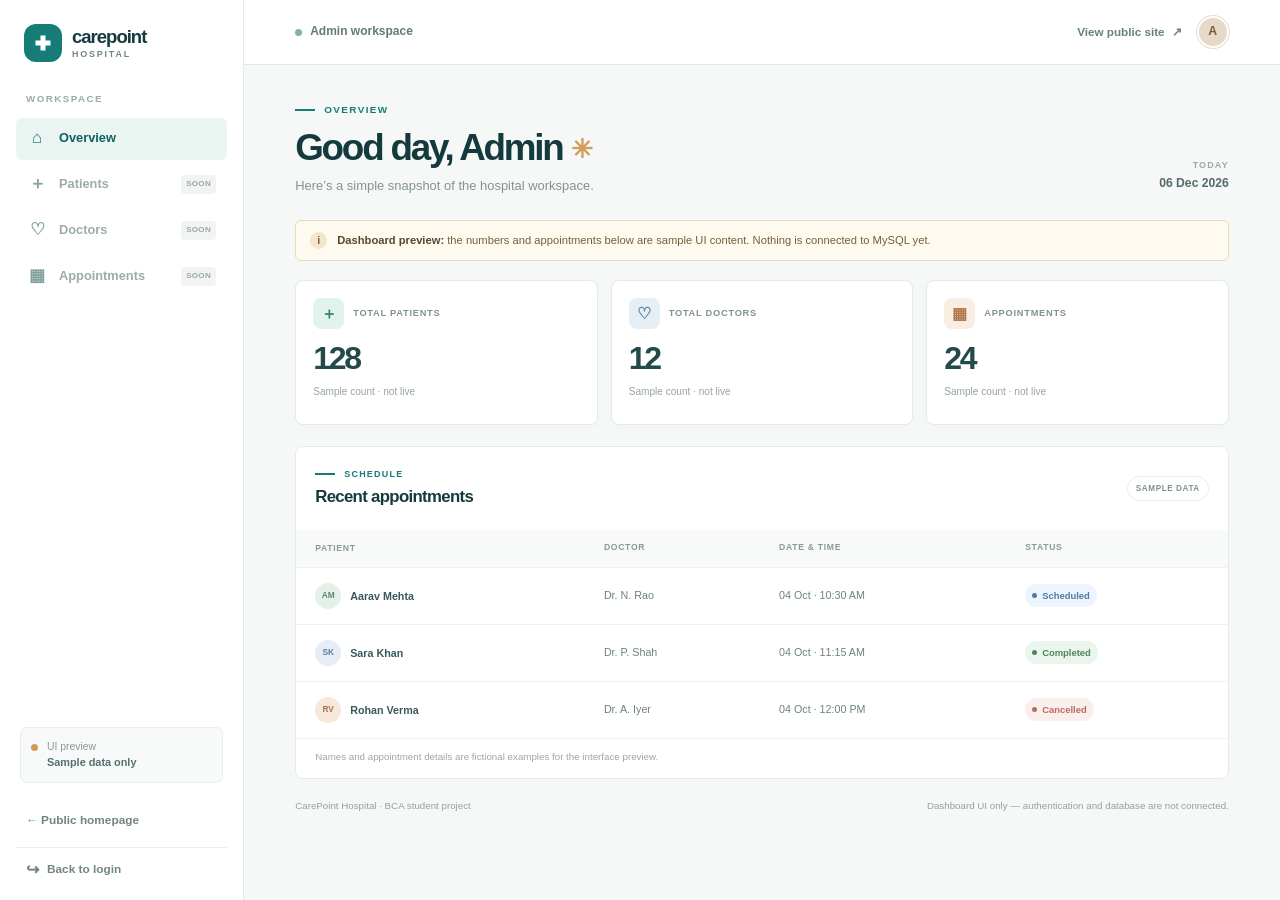
==== frontend/dashboard.html @ 9819835a "Add admin login and dashboard UI" ====
<!doctype html>
<html lang="en">
  <head>
    <meta charset="utf-8">
    <meta name="viewport" content="width=device-width, initial-scale=1">
    <meta name="theme-color" content="#f5f8f7">
    <meta name="description" content="Admin dashboard UI concept for the CarePoint Hospital student project.">
    <title>Admin Dashboard | CarePoint Hospital</title>
    <link rel="stylesheet" href="css/style.css">
    <link rel="stylesheet" href="css/dashboard.css">
    <script src="js/dashboard.js" defer></script>
  </head>
  <body class="dashboard-page">
    <a class="skip-link" href="#dashboard-main">Skip to dashboard content</a>
    <div class="dashboard-layout">
      <aside class="sidebar" id="dashboard-sidebar" aria-label="Admin navigation">
        <a class="brand sidebar-brand" href="index.html" aria-label="CarePoint Hospital homepage">
          <span class="brand-mark"><svg aria-hidden="true" viewBox="0 0 24 24"><path d="M9 3h6v6h6v6h-6v6H9v-6H3V9h6V3Z" fill="currentColor"/></svg></span>
          <span class="brand-name">carepoint<span>hospital</span></span>
        </a>

        <p class="sidebar-label">WORKSPACE</p>
        <nav class="sidebar-navigation" aria-label="Dashboard sections">
          <a class="sidebar-link sidebar-link-active" href="dashboard.html" aria-current="page"><span class="sidebar-icon" aria-hidden="true">⌂</span> Overview</a>
          <span class="sidebar-link sidebar-link-disabled" aria-disabled="true"><span class="sidebar-icon" aria-hidden="true">＋</span> Patients <small>SOON</small></span>
          <span class="sidebar-link sidebar-link-disabled" aria-disabled="true"><span class="sidebar-icon" aria-hidden="true">♡</span> Doctors <small>SOON</small></span>
          <span class="sidebar-link sidebar-link-disabled" aria-disabled="true"><span class="sidebar-icon" aria-hidden="true">▦</span> Appointments <small>SOON</small></span>
        </nav>

        <div class="sidebar-bottom">
          <div class="sidebar-project-note"><span class="note-dot"></span><p>UI preview<br><strong>Sample data only</strong></p></div>
          <a class="sidebar-home-link" href="index.html">← Public homepage</a>
          <a class="sidebar-logout" href="login.html"><span aria-hidden="true">↪</span> Back to login</a>
        </div>
      </aside>

      <div class="sidebar-scrim" id="sidebar-scrim"></div>

      <div class="dashboard-content-wrap">
        <header class="dashboard-topbar">
          <button class="sidebar-toggle" id="sidebar-toggle" type="button" aria-expanded="false" aria-controls="dashboard-sidebar" aria-label="Open dashboard navigation"><span></span><span></span><span></span></button>
          <div class="topbar-context"><span class="topbar-dot"></span><span>Admin workspace</span></div>
          <a class="topbar-public-link" href="index.html">View public site <span aria-hidden="true">↗</span></a>
          <div class="admin-avatar" aria-label="Demo administrator">A</div>
        </header>

        <main class="dashboard-main" id="dashboard-main">
          <div class="dashboard-heading-row">
            <div>
              <p class="eyebrow"><span></span> OVERVIEW</p>
              <h1>Good day, Admin <span class="wave-emoji" aria-hidden="true">✳</span></h1>
              <p class="dashboard-welcome">Here’s a simple snapshot of the hospital workspace.</p>
            </div>
            <div class="dashboard-date"><span class="date-label">TODAY</span><strong id="dashboard-date">Date preview</strong></div>
          </div>

          <div class="demo-banner" role="note"><span aria-hidden="true">i</span><p><strong>Dashboard preview:</strong> the numbers and appointments below are sample UI content. Nothing is connected to MySQL yet.</p></div>

          <section class="stats-grid" aria-label="Sample hospital totals">
            <article class="stat-card">
              <div class="stat-card-top"><span class="stat-icon stat-icon-teal" aria-hidden="true">＋</span><span class="stat-label">TOTAL PATIENTS</span></div>
              <strong class="stat-value">128</strong>
              <span class="stat-note">Sample count · not live</span>
            </article>
            <article class="stat-card">
              <div class="stat-card-top"><span class="stat-icon stat-icon-blue" aria-hidden="true">♡</span><span class="stat-label">TOTAL DOCTORS</span></div>
              <strong class="stat-value">12</strong>
              <span class="stat-note">Sample count · not live</span>
            </article>
            <article class="stat-card">
              <div class="stat-card-top"><span class="stat-icon stat-icon-peach" aria-hidden="true">▦</span><span class="stat-label">APPOINTMENTS</span></div>
              <strong class="stat-value">24</strong>
              <span class="stat-note">Sample count · not live</span>
            </article>
          </section>

          <section class="appointments-panel" aria-labelledby="appointments-title">
            <div class="panel-heading">
              <div><p class="eyebrow"><span></span> SCHEDULE</p><h2 id="appointments-title">Recent appointments</h2></div>
              <span class="sample-pill">SAMPLE DATA</span>
            </div>
            <div class="table-scroll">
              <table class="appointment-table">
                <thead><tr><th scope="col">PATIENT</th><th scope="col">DOCTOR</th><th scope="col">DATE &amp; TIME</th><th scope="col">STATUS</th></tr></thead>
                <tbody>
                  <tr><td><span class="patient-avatar avatar-mint">AM</span><span class="table-person">Aarav Mehta</span></td><td>Dr. N. Rao</td><td>04 Oct · 10:30 AM</td><td><span class="status-badge status-scheduled">Scheduled</span></td></tr>
                  <tr><td><span class="patient-avatar avatar-blue">SK</span><span class="table-person">Sara Khan</span></td><td>Dr. P. Shah</td><td>04 Oct · 11:15 AM</td><td><span class="status-badge status-completed">Completed</span></td></tr>
                  <tr><td><span class="patient-avatar avatar-peach">RV</span><span class="table-person">Rohan Verma</span></td><td>Dr. A. Iyer</td><td>04 Oct · 12:00 PM</td><td><span class="status-badge status-cancelled">Cancelled</span></td></tr>
                </tbody>
              </table>
            </div>
            <p class="table-footnote">Names and appointment details are fictional examples for the interface preview.</p>
          </section>

          <footer class="dashboard-footer"><span>CarePoint Hospital · BCA student project</span><span>Dashboard UI only — authentication and database are not connected.</span></footer>
        </main>
      </div>
    </div>
  </body>
</html>
---- frontend/css/style.css ----
:root {
  color-scheme: light;
  --ink: #153a3d;
  --ink-soft: #466467;
  --teal: #167c78;
  --teal-dark: #0d625f;
  --mint: #e2f2ef;
  --mint-pale: #f3f9f7;
  --paper: #ffffff;
  --line: #dce9e6;
  --peach: #f8e3d7;
  --shadow: 0 18px 45px rgba(20, 65, 65, .1);
  --font-body: 'Avenir Next', Avenir, 'Segoe UI', sans-serif;
  --font-heading: 'Avenir Next', Avenir, 'Segoe UI', sans-serif;
}

* { box-sizing: border-box; }
html { scroll-behavior: smooth; scroll-padding-top: 90px; }
body { margin: 0; background: var(--paper); color: var(--ink); font-family: var(--font-body); font-size: 16px; line-height: 1.6; -webkit-font-smoothing: antialiased; }
svg { display: block; width: 1.2rem; height: 1.2rem; }
.icon-library { position: absolute; width: 0; height: 0; overflow: hidden; }
.container { width: min(1160px, calc(100% - 48px)); margin-inline: auto; }
.skip-link { position: absolute; top: -60px; left: 20px; z-index: 1000; padding: 10px 16px; border-radius: 8px; background: var(--ink); color: white; }
.skip-link:focus { top: 12px; }
a { color: inherit; text-decoration: none; }
a:focus-visible, button:focus-visible { outline: 3px solid #ed9e68; outline-offset: 4px; }

.announcement-bar { background: var(--ink); color: #eaf5f2; font-size: .77rem; letter-spacing: .015em; }
.announcement-inner { min-height: 38px; display: flex; align-items: center; gap: 9px; }
.announcement-inner p { margin: 0; }
.announcement-dot { width: 7px; height: 7px; border-radius: 50%; background: #85c9a5; }
.announcement-inner a { margin-left: auto; color: #c4e3d9; }
.announcement-inner a span { padding-left: 5px; }

.site-header { position: sticky; top: 0; z-index: 50; background: rgba(255, 255, 255, .96); border-bottom: 1px solid rgba(220, 233, 230, .78); backdrop-filter: blur(12px); }
.header-inner { display: flex; min-height: 82px; align-items: center; justify-content: space-between; gap: 30px; }
.brand { display: inline-flex; align-items: center; gap: 10px; flex: 0 0 auto; }
.brand-mark { display: grid; width: 38px; height: 38px; place-items: center; border-radius: 12px; background: var(--teal); color: white; }
.brand-mark svg { width: 20px; height: 20px; }
.brand-name { display: flex; flex-direction: column; color: var(--ink); font-family: var(--font-heading); font-size: 1.16rem; font-weight: 800; line-height: 1.05; letter-spacing: -.055em; }
.brand-name span { margin-top: 3px; color: #6f8887; font-family: var(--font-body); font-size: .56rem; font-weight: 600; letter-spacing: .2em; text-transform: uppercase; }
.primary-navigation { display: flex; align-items: center; gap: clamp(18px, 2.5vw, 34px); }
.nav-link { position: relative; padding: 8px 0; color: #587072; font-size: .85rem; font-weight: 600; transition: color .2s ease; }
.nav-link:hover, .nav-link.active { color: var(--teal-dark); }
.nav-link.active::after { position: absolute; right: 0; bottom: 1px; left: 0; height: 2px; background: var(--teal); content: ''; }
.button { display: inline-flex; min-height: 50px; align-items: center; justify-content: center; gap: 14px; padding: 0 21px; border: 1px solid var(--teal); border-radius: 7px; background: var(--teal); color: white; font-size: .87rem; font-weight: 700; transition: background .2s ease, transform .2s ease; }
.button:hover { transform: translateY(-2px); background: var(--teal-dark); }
.button svg, .text-link svg { width: 17px; height: 17px; }
.button-small { min-height: 42px; padding-inline: 15px; font-size: .79rem; }
.menu-toggle { display: none; }

.hero { position: relative; overflow: hidden; padding: 82px 0 56px; background: var(--mint-pale); }
.hero-grid { position: relative; z-index: 1; display: grid; grid-template-columns: 1fr .94fr; align-items: center; gap: 48px; }
.hero-copy { padding: 6px 0 20px; }
.eyebrow { display: flex; align-items: center; gap: 9px; margin: 0 0 18px; color: var(--teal); font-size: .72rem; font-weight: 700; letter-spacing: .14em; text-transform: uppercase; }
.eyebrow > span { width: 20px; height: 2px; background: currentColor; }
h1, h2, h3, p { overflow-wrap: break-word; }
h1, h2, h3 { margin-top: 0; font-family: var(--font-heading); }
.hero h1 { max-width: 610px; margin-bottom: 20px; font-size: clamp(3.4rem, 6.2vw, 5.65rem); font-weight: 700; line-height: .99; letter-spacing: -.075em; }
.hero h1 span, .section-heading h2 span, .about-copy h2 span, .contact-copy h2 span { color: var(--teal); }
.hero-description { max-width: 510px; margin: 0; color: var(--ink-soft); font-size: 1.08rem; line-height: 1.75; }
.hero-actions { display: flex; align-items: center; gap: 26px; margin-top: 28px; }
.text-link { display: inline-flex; align-items: center; gap: 8px; color: var(--ink); font-size: .87rem; font-weight: 700; }
.text-link:hover { color: var(--teal); }
.hero-note { display: flex; align-items: center; gap: 13px; margin-top: 40px; }
.note-icon { display: grid; width: 43px; height: 43px; place-items: center; border: 1px solid #c9e1dc; border-radius: 50%; color: var(--teal); }
.note-icon svg { width: 21px; height: 21px; }
.hero-note p { margin: 0; color: #6a8282; font-size: .75rem; line-height: 1.5; }
.hero-note strong { color: var(--ink); font-size: .81rem; }

.hero-art { position: relative; min-height: 425px; overflow: hidden; border-radius: 46% 46% 15px 15px; background: linear-gradient(145deg, #d8efea 2%, #b6dbd2 52%, #95c7ba 100%); isolation: isolate; }
.hero-art::after { position: absolute; z-index: -1; right: -10%; bottom: -23%; left: -12%; height: 58%; border-radius: 50% 50% 0 0; background: #76ae9d; content: ''; }
.art-orbit { position: absolute; border: 1px solid rgba(255,255,255,.48); border-radius: 50%; }
.orbit-one { top: 7%; left: 13%; width: 74%; height: 76%; transform: rotate(-20deg); }
.orbit-two { top: 15%; left: 8%; width: 83%; height: 72%; transform: rotate(19deg); }
.sun-shape { position: absolute; top: 11%; right: 15%; width: 78px; height: 78px; border-radius: 50%; background: #f7d49a; box-shadow: 0 0 0 14px rgba(255,255,255,.13); }
.building-shadow { position: absolute; right: 13%; bottom: 14%; left: 12%; height: 9%; border-radius: 50%; background: rgba(27, 81, 73, .2); filter: blur(11px); }
.hospital-building { position: absolute; right: 15%; bottom: 17%; left: 15%; height: 55%; border: 5px solid rgba(255,255,255,.65); border-bottom: 0; border-radius: 8px 8px 0 0; background: #fbfdfb; box-shadow: 0 22px 40px rgba(29, 91, 80, .14); }
.building-roof { position: absolute; top: -13px; right: -11px; left: -11px; display: flex; height: 14px; justify-content: space-around; border-radius: 5px; background: #338e80; }
.building-roof span { width: 5px; height: 100%; background: rgba(255,255,255,.2); }
.building-sign { position: absolute; top: 14%; left: 50%; display: flex; align-items: center; gap: 8px; padding: 8px 12px; border: 1px solid #e5eeeb; border-radius: 7px; background: #fff; color: var(--ink); font-size: .55rem; font-weight: 800; letter-spacing: .08em; line-height: 1.4; transform: translateX(-50%); white-space: nowrap; }
.building-sign small { color: var(--teal); font-size: .44rem; letter-spacing: .15em; }
.sign-cross { display: grid; width: 24px; height: 24px; place-items: center; border-radius: 6px; background: var(--teal); color: white; }
.sign-cross svg { width: 13px; height: 13px; }
.building-windows { position: absolute; top: 45%; right: 9%; left: 9%; display: grid; grid-template-columns: repeat(4, 1fr); gap: 10px; }
.building-windows i { height: 36px; border: 1px solid #d6eae5; border-radius: 3px; background: #d5eee8; }
.building-door { position: absolute; bottom: 0; left: 50%; width: 16%; height: 30%; border: 3px solid #e3eeea; border-bottom: 0; border-radius: 24px 24px 0 0; background: #87c4b5; transform: translateX(-50%); }
.art-caption { position: absolute; z-index: 3; right: 5%; bottom: 9%; display: flex; align-items: center; gap: 10px; padding: 11px 16px; border: 1px solid rgba(255,255,255,.82); border-radius: 10px; background: rgba(255,255,255,.92); box-shadow: var(--shadow); color: var(--ink); font-size: .71rem; font-weight: 700; line-height: 1.35; }
.art-caption small { color: #708785; font-size: .65rem; font-weight: 500; }
.caption-sparkle { color: #e19d61; font-size: 1.45rem; }
.art-leaf { position: absolute; z-index: 2; bottom: 12%; width: 32px; height: 66px; border-radius: 100% 0 100% 0; background: #367e6e; opacity: .8; transform-origin: bottom; }
.leaf-one { left: 8%; transform: rotate(-25deg); }
.leaf-two { left: 12%; height: 51px; background: #579c85; transform: rotate(25deg); }
.hero-wave { position: absolute; bottom: -1px; left: -2%; width: 104%; height: 17px; border-radius: 50% 50% 0 0; background: white; }

.care-points { border-bottom: 1px solid var(--line); }
.care-points-inner { display: grid; min-height: 81px; grid-template-columns: repeat(3, 1fr); align-items: center; }
.care-points-inner > div { display: flex; align-items: center; justify-content: center; gap: 12px; color: #587174; font-size: .83rem; font-weight: 600; }
.care-points-inner > div + div { border-left: 1px solid var(--line); }
.point-number { color: #94b8b0; font-family: var(--font-heading); font-size: .71rem; font-weight: 800; letter-spacing: .08em; }

.section { padding: 100px 0; }
.section-heading { display: flex; align-items: end; justify-content: space-between; gap: 45px; margin-bottom: 37px; }
.section-heading .eyebrow { margin-bottom: 14px; }
.section-heading h2, .about-copy h2 { max-width: 600px; margin: 0; font-size: clamp(2.1rem, 4vw, 3.35rem); font-weight: 700; line-height: 1.12; letter-spacing: -.06em; }
.section-intro { max-width: 335px; margin: 0 0 4px; color: #6d8283; font-size: .93rem; line-height: 1.7; }
.service-grid { display: grid; grid-template-columns: repeat(3, 1fr); gap: 18px; }
.service-card { position: relative; min-height: 276px; padding: 27px 27px 23px; border: 1px solid var(--line); border-radius: 10px; background: #fff; transition: transform .25s ease, box-shadow .25s ease, border-color .25s ease; }
.service-card:hover { transform: translateY(-4px); border-color: #b6d6ce; box-shadow: 0 15px 35px rgba(30, 78, 75, .08); }
.service-card-featured { background: #f5faf8; }
.card-index { position: absolute; top: 24px; right: 25px; color: #a8c4be; font-family: var(--font-heading); font-size: .72rem; font-weight: 700; }
.service-icon { display: grid; width: 49px; height: 49px; place-items: center; border-radius: 14px; background: #d7ebe5; color: var(--teal); }
.service-icon svg { width: 25px; height: 25px; }
.icon-mint { background: #e7f0da; color: #648347; }
.icon-peach { background: #fae8da; color: #b66d45; }
.service-card h3 { margin: 20px 0 8px; font-size: 1.14rem; letter-spacing: -.035em; }
.service-card p { min-height: 54px; margin: 0; color: #6e8281; font-size: .86rem; line-height: 1.6; }
.service-card > a { display: inline-flex; align-items: center; gap: 9px; margin-top: 17px; color: var(--teal-dark); font-size: .78rem; font-weight: 700; }
.service-card > a svg { width: 16px; height: 16px; transition: transform .2s ease; }
.service-card > a:hover svg { transform: translateX(3px); }

.about-section { overflow: hidden; padding: 89px 0; background: #f1f7f5; }
.about-grid { display: grid; grid-template-columns: .88fr 1fr; align-items: center; gap: clamp(55px, 9vw, 120px); }
.about-visual { position: relative; min-height: 355px; }
.about-circle { position: absolute; border-radius: 50%; }
.circle-large { top: 9%; left: 13%; width: 280px; height: 280px; background: #c2e1d8; }
.circle-small { top: 1%; left: 56%; width: 105px; height: 105px; background: #f6d7bf; }
.about-quote-card { position: absolute; top: 28%; left: 4%; width: 83%; max-width: 365px; min-height: 172px; padding: 25px 29px; border: 1px solid rgba(255,255,255,.75); border-radius: 9px; background: rgba(255,255,255,.95); box-shadow: var(--shadow); }
.quote-mark { color: var(--teal); font-family: Georgia, serif; font-size: 3.3rem; line-height: .9; }
.about-quote-card p { max-width: 270px; margin: 4px 0 16px; font-family: var(--font-heading); font-size: 1.23rem; font-weight: 600; line-height: 1.4; letter-spacing: -.04em; }
.quote-line { display: block; width: 38px; height: 3px; border-radius: 4px; background: #dd9864; }
.about-stamp { position: absolute; right: 1%; bottom: 6%; display: flex; width: 105px; height: 105px; flex-direction: column; align-items: center; justify-content: center; gap: 5px; border: 7px solid #f1f7f5; border-radius: 50%; background: var(--teal); color: white; font-size: .61rem; font-weight: 700; line-height: 1.2; text-align: center; text-transform: uppercase; }
.about-stamp svg { width: 23px; height: 23px; }
.about-sparkle { position: absolute; color: #d4915d; }
.sparkle-one { top: 8%; left: 3%; font-size: 1.3rem; }
.sparkle-two { right: 10%; bottom: 35%; color: var(--teal); font-size: .9rem; }
.about-copy > p:not(.eyebrow) { max-width: 490px; color: #6a8081; font-size: .94rem; line-height: 1.75; }
.about-copy h2 { margin-bottom: 20px; }
.about-copy h2 span { display: inline; }
.about-copy .text-link { margin-top: 9px; color: var(--teal-dark); }

.departments-section { padding-top: 100px; padding-bottom: 98px; }
.department-grid { display: grid; grid-template-columns: repeat(2, 1fr); gap: 13px; }
.department-card { display: flex; min-height: 100px; align-items: center; gap: 16px; padding: 17px 20px; border: 1px solid var(--line); border-radius: 8px; background: white; transition: border-color .2s ease, background .2s ease; }
.department-card:hover { border-color: #add1c7; background: #fbfdfc; }
.department-symbol { display: grid; width: 46px; height: 46px; flex: 0 0 auto; place-items: center; border-radius: 50%; font-family: var(--font-heading); font-size: 1.15rem; font-weight: 700; }
.symbol-blue { background: #e0eff4; color: #477f91; }
.symbol-peach { background: #f8e5d9; color: #b46e48; }
.symbol-mint { background: #e2efe1; color: #64876b; }
.symbol-lilac { background: #ece8f5; color: #806f9f; }
.department-card h3 { margin: 0 0 3px; font-size: .96rem; letter-spacing: -.025em; }
.department-card p { margin: 0; color: #7e9090; font-size: .77rem; }
.department-arrow { margin-left: auto; color: #88aaa3; font-size: 1.05rem; }
.demo-note { margin: 16px 0 0; color: #8a9b9a; font-size: .72rem; }

.contact-section { padding: 0 0 95px; }
.contact-panel { position: relative; display: grid; grid-template-columns: 1.15fr .85fr; gap: 70px; overflow: hidden; padding: 54px 62px; border-radius: 12px; background: var(--ink); color: white; }
.contact-copy, .contact-details { position: relative; z-index: 1; }
.eyebrow-light { color: #a8d6ca; }
.contact-copy h2 { max-width: 580px; margin: 0 0 16px; font-size: clamp(2rem, 3.7vw, 3rem); line-height: 1.12; letter-spacing: -.06em; }
.contact-copy h2 span { color: #90d0bf; }
.contact-copy > p:not(.eyebrow) { max-width: 450px; margin: 0; color: #bbd0ce; font-size: .91rem; }
.button-light { margin-top: 25px; border-color: white; background: white; color: var(--ink); }
.button-light:hover { border-color: #dff1ec; background: #dff1ec; }
.contact-details { display: grid; align-content: center; gap: 21px; padding-left: 30px; border-left: 1px solid rgba(212, 236, 230, .2); }
.contact-detail { display: flex; align-items: flex-start; gap: 13px; }
.detail-icon { display: grid; width: 34px; height: 34px; flex: 0 0 auto; place-items: center; border: 1px solid rgba(188, 226, 216, .4); border-radius: 8px; color: #a7d8ca; }
.detail-icon svg { width: 18px; height: 18px; }
.contact-detail h3 { margin: 0 0 3px; color: #c2e5dc; font-size: .76rem; letter-spacing: .06em; text-transform: uppercase; }
.contact-detail p { margin: 0; color: #f1f8f6; font-size: .85rem; line-height: 1.5; }
.contact-demo-note { margin: -4px 0 0 47px; color: #a5bfbb; font-size: .66rem; line-height: 1.5; }
.contact-decoration { position: absolute; top: -170px; right: -165px; width: 390px; height: 390px; border: 1px solid rgba(140, 195, 182, .14); border-radius: 50%; box-shadow: 0 0 0 26px rgba(140, 195, 182, .04), 0 0 0 54px rgba(140, 195, 182, .035); }

.site-footer { background: #f4f8f7; }
.footer-main { display: flex; min-height: 112px; align-items: center; justify-content: space-between; gap: 30px; }
.brand-footer .brand-mark { width: 34px; height: 34px; border-radius: 10px; }
.footer-main > p { max-width: 340px; margin: 0; color: #7b8e8d; font-size: .76rem; }
.footer-links { display: flex; gap: 22px; color: #587274; font-size: .76rem; font-weight: 600; }
.footer-links a:hover, .footer-bottom a:hover { color: var(--teal); }
.footer-bottom { display: flex; min-height: 53px; align-items: center; justify-content: space-between; border-top: 1px solid #deebe7; color: #829392; font-size: .68rem; }
.footer-bottom a { font-weight: 600; }

@media (max-width: 900px) {
  .primary-navigation { gap: 17px; }
  .nav-link { font-size: .79rem; }
  .header-cta { display: none; }
  .hero-grid { gap: 28px; }
  .hero h1 { font-size: clamp(3.2rem, 7vw, 4.5rem); }
  .hero-art { min-height: 370px; }
  .section { padding: 82px 0; }
  .about-grid { gap: 55px; }
  .contact-panel { gap: 35px; padding: 48px; }
}

@media (max-width: 680px) {
  html { scroll-padding-top: 72px; }
  .container { width: min(100% - 36px, 520px); }
  .announcement-inner { min-height: 35px; font-size: .65rem; }
  .announcement-inner a { font-size: .65rem; }
  .header-inner { min-height: 68px; }
  .brand-mark { width: 35px; height: 35px; }
  .menu-toggle { display: flex; width: 42px; height: 42px; flex-direction: column; align-items: center; justify-content: center; gap: 5px; border: 1px solid var(--line); border-radius: 7px; background: white; cursor: pointer; }
  .menu-toggle span { width: 17px; height: 2px; border-radius: 2px; background: var(--ink); transition: transform .2s ease, opacity .2s ease; }
  .menu-toggle[aria-expanded="true"] span:first-child { transform: translateY(7px) rotate(45deg); }
  .menu-toggle[aria-expanded="true"] span:nth-child(2) { opacity: 0; }
  .menu-toggle[aria-expanded="true"] span:last-child { transform: translateY(-7px) rotate(-45deg); }
  .primary-navigation { position: absolute; top: 100%; right: 0; left: 0; display: none; align-items: stretch; gap: 0; padding: 9px 18px 18px; border-bottom: 1px solid var(--line); background: white; box-shadow: 0 15px 25px rgba(20,65,65,.08); }
  .primary-navigation.is-open { display: flex; flex-direction: column; }
  .nav-link { padding: 12px 3px; border-bottom: 1px solid #eef3f1; font-size: .88rem; }
  .nav-link.active::after { display: none; }
  .header-cta { display: inline-flex; align-self: flex-start; margin-top: 13px; }
  .hero { padding: 55px 0 39px; }
  .hero-grid { grid-template-columns: 1fr; gap: 34px; }
  .hero-copy { padding: 0; }
  .hero h1 { max-width: 470px; font-size: clamp(3.25rem, 14vw, 4.8rem); }
  .hero-description { max-width: 430px; font-size: .97rem; }
  .hero-note { margin-top: 28px; }
  .hero-art { min-height: 325px; margin-inline: 4px; border-radius: 45% 45% 13px 13px; }
  .hospital-building { right: 13%; left: 13%; }
  .art-caption { right: 4%; bottom: 8%; }
  .care-points-inner { min-height: unset; grid-template-columns: 1fr; padding-block: 10px; }
  .care-points-inner > div { justify-content: flex-start; min-height: 44px; font-size: .77rem; }
  .care-points-inner > div + div { border-top: 1px solid var(--line); border-left: 0; }
  .section { padding: 70px 0; }
  .section-heading { display: block; margin-bottom: 27px; }
  .section-heading h2, .about-copy h2 { font-size: clamp(2.1rem, 10vw, 3rem); }
  .section-intro { margin-top: 14px; font-size: .87rem; }
  .service-grid { grid-template-columns: 1fr; gap: 12px; }
  .service-card { min-height: 0; padding: 22px; }
  .service-card p { min-height: unset; }
  .service-card h3 { margin-top: 16px; }
  .about-section { padding: 65px 0; }
  .about-grid { grid-template-columns: 1fr; gap: 28px; }
  .about-visual { min-height: 300px; max-width: 440px; width: 100%; margin-inline: auto; }
  .circle-large { width: 245px; height: 245px; }
  .about-quote-card { top: 27%; width: 82%; }
  .about-copy > p:not(.eyebrow) { font-size: .88rem; }
  .departments-section { padding-block: 70px; }
  .department-grid { grid-template-columns: 1fr; gap: 10px; }
  .department-card { min-height: 85px; padding: 14px; }
  .contact-section { padding-bottom: 65px; }
  .contact-panel { grid-template-columns: 1fr; gap: 30px; padding: 34px 25px; }
  .contact-copy h2 { font-size: 2.25rem; }
  .contact-details { padding: 25px 0 0; border-top: 1px solid rgba(212,236,230,.2); border-left: 0; }
  .footer-main { align-items: flex-start; flex-direction: column; gap: 17px; padding-block: 25px; }
  .footer-main > p { margin: 0; }
  .footer-links { flex-wrap: wrap; gap: 17px; }
  .footer-bottom { align-items: flex-start; flex-direction: column; justify-content: center; gap: 6px; padding-block: 12px; font-size: .65rem; }
}

@media (prefers-reduced-motion: reduce) {
  *, *::before, *::after { scroll-behavior: auto !important; transition-duration: .01ms !important; animation-duration: .01ms !important; animation-iteration-count: 1 !important; }
}
---- frontend/css/dashboard.css ----
.dashboard-page { min-height:100vh; background:#f5f8f7; }
.dashboard-layout { min-height:100vh; }
.sidebar { position:fixed; z-index:60; inset:0 auto 0 0; display:flex; width:244px; flex-direction:column; padding:24px 16px 17px; border-right:1px solid #e0ebe7; background:#fff; }
.sidebar-brand { padding:0 8px 29px; }
.sidebar-label { margin:0 10px 11px; color:#9aabaa; font-size:.61rem; font-weight:800; letter-spacing:.15em; }
.sidebar-navigation { display:grid; gap:4px; }
.sidebar-link { display:flex; min-height:42px; align-items:center; gap:12px; padding:0 11px; border-radius:6px; color:#667d7e; font-size:.8rem; font-weight:600; }
a.sidebar-link:hover { background:#f4f8f7; color:var(--teal-dark); }
.sidebar-link-active { background:#eaf4f1; color:var(--teal-dark); }
.sidebar-icon { display:grid; width:20px; place-items:center; color:#84a39e; font-size:1.05rem; }
.sidebar-link-active .sidebar-icon { color:var(--teal); }
.sidebar-link-disabled { color:#9cacab; cursor:default; }
.sidebar-link-disabled small { margin-left:auto; padding:3px 5px; border-radius:4px; background:#f1f4f3; color:#9aa7a6; font-size:.5rem; font-weight:800; letter-spacing:.04em; }
.sidebar-bottom { display:grid; gap:9px; margin-top:auto; }
.sidebar-project-note { display:flex; align-items:flex-start; gap:9px; margin:0 4px 10px; padding:11px 10px; border:1px solid #e6efec; border-radius:7px; background:#f7faf9; }
.sidebar-project-note .note-dot { width:7px; height:7px; flex:0 0 auto; margin-top:5px; border-radius:50%; background:#d19b59; }
.sidebar-project-note p { margin:0; color:#8a9997; font-size:.65rem; line-height:1.5; }
.sidebar-project-note strong { color:#546f70; font-size:.68rem; }
.sidebar-home-link, .sidebar-logout { display:flex; min-height:36px; align-items:center; gap:8px; padding:0 10px; color:#718584; font-size:.74rem; font-weight:600; }
.sidebar-home-link:hover, .sidebar-logout:hover { color:var(--teal); }
.sidebar-logout { border-top:1px solid #e9efed; padding-top:8px; }
.sidebar-logout span { font-size:1rem; }
.dashboard-content-wrap { min-height:100vh; margin-left:244px; }
.dashboard-topbar { position:sticky; z-index:30; top:0; display:flex; height:65px; align-items:center; gap:15px; padding:0 clamp(22px,4vw,52px); border-bottom:1px solid #e0ebe7; background:rgba(255,255,255,.94); backdrop-filter:blur(12px); }
.topbar-context { display:flex; align-items:center; gap:8px; color:#627a79; font-size:.75rem; font-weight:600; }
.topbar-dot { width:7px; height:7px; border-radius:50%; background:#81b4a0; }
.topbar-public-link { margin-left:auto; color:#66807f; font-size:.73rem; font-weight:600; }
.topbar-public-link:hover { color:var(--teal); }
.topbar-public-link span { margin-left:4px; }
.admin-avatar { display:grid; width:32px; height:32px; place-items:center; border:2px solid white; border-radius:50%; background:#e7d9c7; color:#775d43; font-size:.77rem; font-weight:800; box-shadow:0 0 0 1px #e6ddd1; }
.sidebar-toggle { display:none; }
.dashboard-main { width:min(1160px,100%); margin-inline:auto; padding:37px clamp(22px,4vw,52px) 24px; }
.dashboard-heading-row { display:flex; align-items:end; justify-content:space-between; gap:20px; margin-bottom:23px; }
.dashboard-heading-row .eyebrow { margin-bottom:8px; font-size:.62rem; }
.dashboard-heading-row h1 { margin:0; font-size:clamp(1.8rem,3vw,2.3rem); line-height:1.2; letter-spacing:-.06em; }
.wave-emoji { display:inline-block; color:#d39d5e; font-size:.72em; vertical-align:middle; }
.dashboard-welcome { margin:6px 0 0; color:#829392; font-size:.81rem; }
.dashboard-date { display:grid; gap:2px; justify-items:end; padding-bottom:3px; }
.date-label { color:#9baaa8; font-size:.56rem; font-weight:800; letter-spacing:.13em; }
.dashboard-date strong { color:#536b6c; font-size:.76rem; font-weight:600; }
.demo-banner { display:flex; align-items:center; gap:10px; margin-bottom:19px; padding:11px 14px; border:1px solid #e8d9b9; border-radius:6px; background:#fffaf0; color:#745f3c; }
.demo-banner > span { display:grid; width:17px; height:17px; flex:0 0 auto; place-items:center; border-radius:50%; background:#f3e7cb; color:#80623a; font-size:.67rem; font-weight:800; }
.demo-banner p { margin:0; font-size:.7rem; line-height:1.55; }
.demo-banner strong { color:#57472e; }
.stats-grid { display:grid; grid-template-columns:repeat(3,minmax(0,1fr)); gap:13px; }
.stat-card { min-height:145px; padding:17px; border:1px solid #e1ebe8; border-radius:8px; background:white; box-shadow:0 2px 8px rgba(29,67,65,.025); }
.stat-card-top { display:flex; align-items:center; gap:9px; }
.stat-icon { display:grid; width:31px; height:31px; place-items:center; border-radius:8px; font-size:1rem; font-weight:700; }
.stat-icon-teal { background:#e2f2ed; color:#328176; }
.stat-icon-blue { background:#e7eff6; color:#577f9e; }
.stat-icon-peach { background:#faeee2; color:#b17a4e; }
.stat-label { color:#829291; font-size:.58rem; font-weight:800; letter-spacing:.08em; }
.stat-value { display:block; margin:13px 0 3px; color:#24494a; font-family:var(--font-heading); font-size:2rem; font-weight:700; line-height:1; letter-spacing:-.07em; }
.stat-note { color:#96a4a2; font-size:.63rem; }
.appointments-panel { margin-top:21px; overflow:hidden; border:1px solid #e1ebe8; border-radius:8px; background:white; }
.panel-heading { display:flex; min-height:83px; align-items:center; justify-content:space-between; gap:15px; padding:15px 19px; }
.panel-heading .eyebrow { margin:0 0 3px; font-size:.56rem; }
.panel-heading h2 { margin:0; font-size:1.05rem; letter-spacing:-.04em; }
.sample-pill { padding:5px 8px; border:1px solid #e8efed; border-radius:20px; color:#829291; font-size:.51rem; font-weight:800; letter-spacing:.07em; }
.table-scroll { overflow-x:auto; }
.appointment-table { width:100%; border-collapse:collapse; text-align:left; white-space:nowrap; }
.appointment-table thead { background:#f7faf9; }
.appointment-table th { height:37px; padding:0 14px; color:#8a9a98; font-size:.54rem; font-weight:800; letter-spacing:.08em; }
.appointment-table td { height:57px; padding:0 14px; border-top:1px solid #edf2f0; color:#6f8282; font-size:.67rem; }
.appointment-table th:first-child, .appointment-table td:first-child { padding-left:19px; }
.appointment-table td:first-child { display:flex; align-items:center; gap:9px; color:#38595a; font-weight:600; }
.patient-avatar { display:grid; width:26px; height:26px; flex:0 0 auto; place-items:center; border-radius:50%; font-size:.52rem; font-weight:800; }
.avatar-mint { background:#e4f0e8; color:#5f876b; }
.avatar-blue { background:#e6edf5; color:#5c7e9d; }
.avatar-peach { background:#f6e8db; color:#aa7651; }
.status-badge { display:inline-flex; align-items:center; gap:5px; padding:4px 7px; border-radius:20px; font-size:.59rem; font-weight:700; }
.status-badge::before { width:5px; height:5px; border-radius:50%; background:currentColor; content:''; }
.status-scheduled { background:#edf4fd; color:#507aa8; }
.status-completed { background:#eaf5ed; color:#4d8660; }
.status-cancelled { background:#fbefed; color:#b66c61; }
.table-footnote { margin:0; padding:10px 19px 13px; border-top:1px solid #edf2f0; color:#9aa7a5; font-size:.61rem; }
.dashboard-footer { display:flex; justify-content:space-between; gap:15px; margin-top:19px; color:#94a19f; font-size:.61rem; }
.sidebar-scrim { display:none; }

@media(max-width:1050px) {
  .sidebar { width:215px; }
  .dashboard-content-wrap { margin-left:215px; }
  .dashboard-main { padding-inline:25px; }
  .stat-card { padding:14px; }
  .stat-label { font-size:.52rem; }
  .appointment-table th, .appointment-table td { padding-inline:10px; }
}

@media(max-width:760px) {
  .sidebar { width:min(275px,84vw); transform:translateX(-101%); transition:transform .22s ease; box-shadow:none; }
  .sidebar.is-open { transform:translateX(0); box-shadow:12px 0 35px rgba(23,63,60,.13); }
  .sidebar-scrim.is-visible { position:fixed; z-index:55; inset:0; display:block; background:rgba(15,38,38,.35); }
  .dashboard-content-wrap { margin-left:0; }
  .dashboard-topbar { height:59px; gap:12px; padding-inline:17px; }
  .sidebar-toggle { display:flex; width:35px; height:35px; flex-direction:column; align-items:center; justify-content:center; gap:4px; border:1px solid #dce8e4; border-radius:6px; background:#fff; cursor:pointer; }
  .sidebar-toggle span { width:14px; height:2px; border-radius:2px; background:#446967; }
  .topbar-context { font-size:.7rem; }
  .topbar-public-link { font-size:.67rem; }
  .dashboard-main { padding:27px 17px 18px; }
  .dashboard-heading-row { align-items:flex-start; }
  .dashboard-heading-row h1 { font-size:1.75rem; }
  .dashboard-date { padding-top:9px; }
  .dashboard-date strong { font-size:.65rem; }
  .stats-grid { gap:8px; }
  .stat-card { min-height:128px; padding:11px; }
  .stat-card-top { align-items:flex-start; flex-direction:column; gap:7px; }
  .stat-label { font-size:.48rem; line-height:1.35; }
  .stat-icon { width:27px; height:27px; }
  .stat-value { margin-top:10px; font-size:1.7rem; }
  .stat-note { font-size:.54rem; }
  .appointments-panel { margin-top:15px; }
  .panel-heading { padding-inline:13px; }
  .appointment-table { min-width:640px; }
  .table-footnote { padding-inline:13px; }
  .dashboard-footer { flex-direction:column; gap:4px; }
}

@media(max-width:420px) {
  .topbar-public-link { font-size:0; }
  .topbar-public-link span { font-size:.9rem; }
  .dashboard-heading-row { flex-direction:column; gap:10px; }
  .dashboard-date { justify-items:start; padding:0; }
  .stats-grid { grid-template-columns:1fr; }
  .stat-card { display:grid; min-height:unset; grid-template-columns:1fr auto; align-items:center; gap:0 8px; }
  .stat-card-top { grid-row:span 2; align-items:center; flex-direction:row; }
  .stat-value { margin:0; }
  .stat-note { grid-column:2; text-align:right; }
}

@media(prefers-reduced-motion:reduce) {
  *,*::before,*::after { scroll-behavior:auto!important; transition-duration:.01ms!important; animation-duration:.01ms!important; animation-iteration-count:1!important; }
}
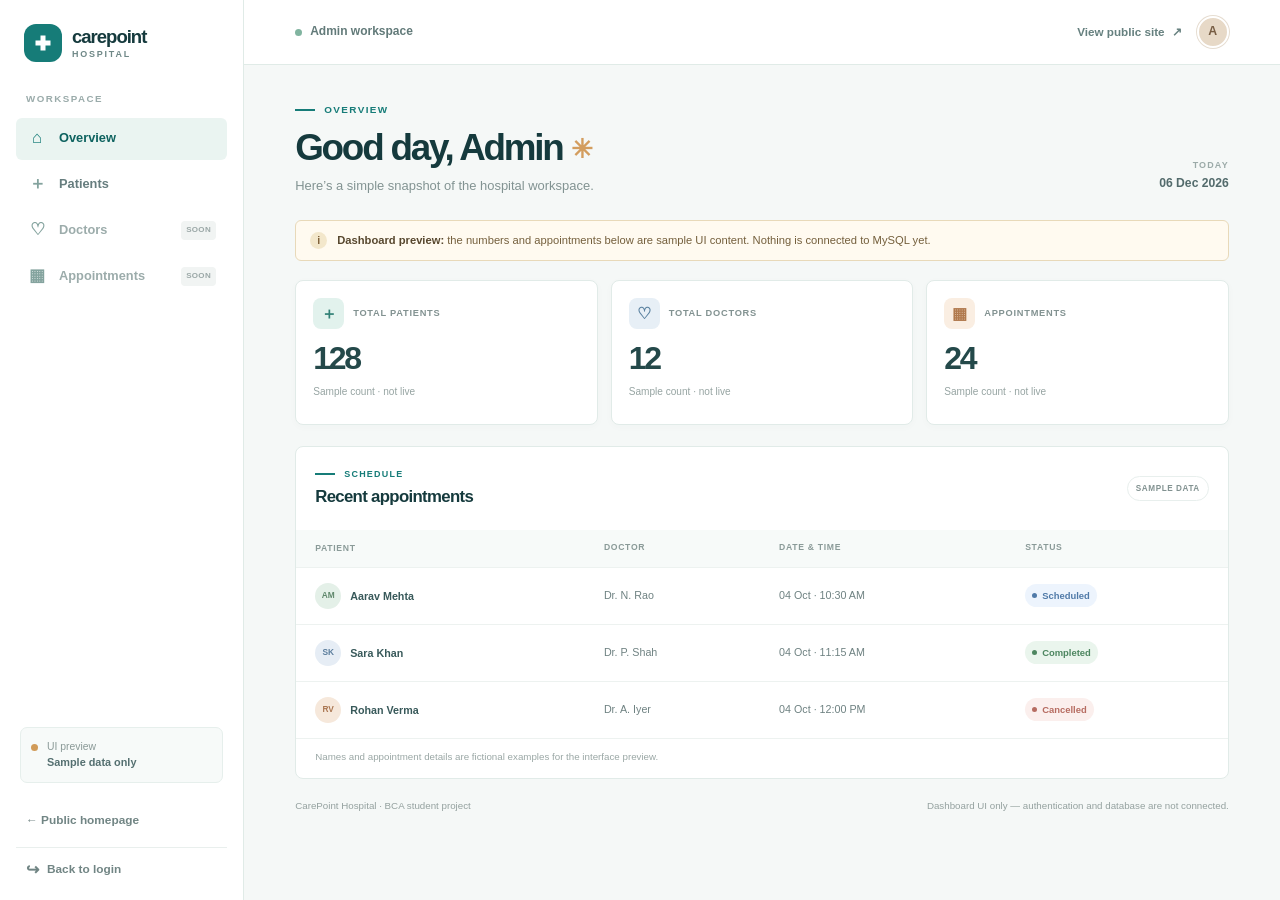
==== commit 3223cefb: "Add patient management UI preview" ====
--- a/frontend/dashboard.html
+++ b/frontend/dashboard.html
@@ -22,7 +22,7 @@
         <p class="sidebar-label">WORKSPACE</p>
         <nav class="sidebar-navigation" aria-label="Dashboard sections">
           <a class="sidebar-link sidebar-link-active" href="dashboard.html" aria-current="page"><span class="sidebar-icon" aria-hidden="true">⌂</span> Overview</a>
-          <span class="sidebar-link sidebar-link-disabled" aria-disabled="true"><span class="sidebar-icon" aria-hidden="true">＋</span> Patients <small>SOON</small></span>
+          <a class="sidebar-link" href="patients.html"><span class="sidebar-icon" aria-hidden="true">＋</span> Patients</a>
           <span class="sidebar-link sidebar-link-disabled" aria-disabled="true"><span class="sidebar-icon" aria-hidden="true">♡</span> Doctors <small>SOON</small></span>
           <span class="sidebar-link sidebar-link-disabled" aria-disabled="true"><span class="sidebar-icon" aria-hidden="true">▦</span> Appointments <small>SOON</small></span>
         </nav>
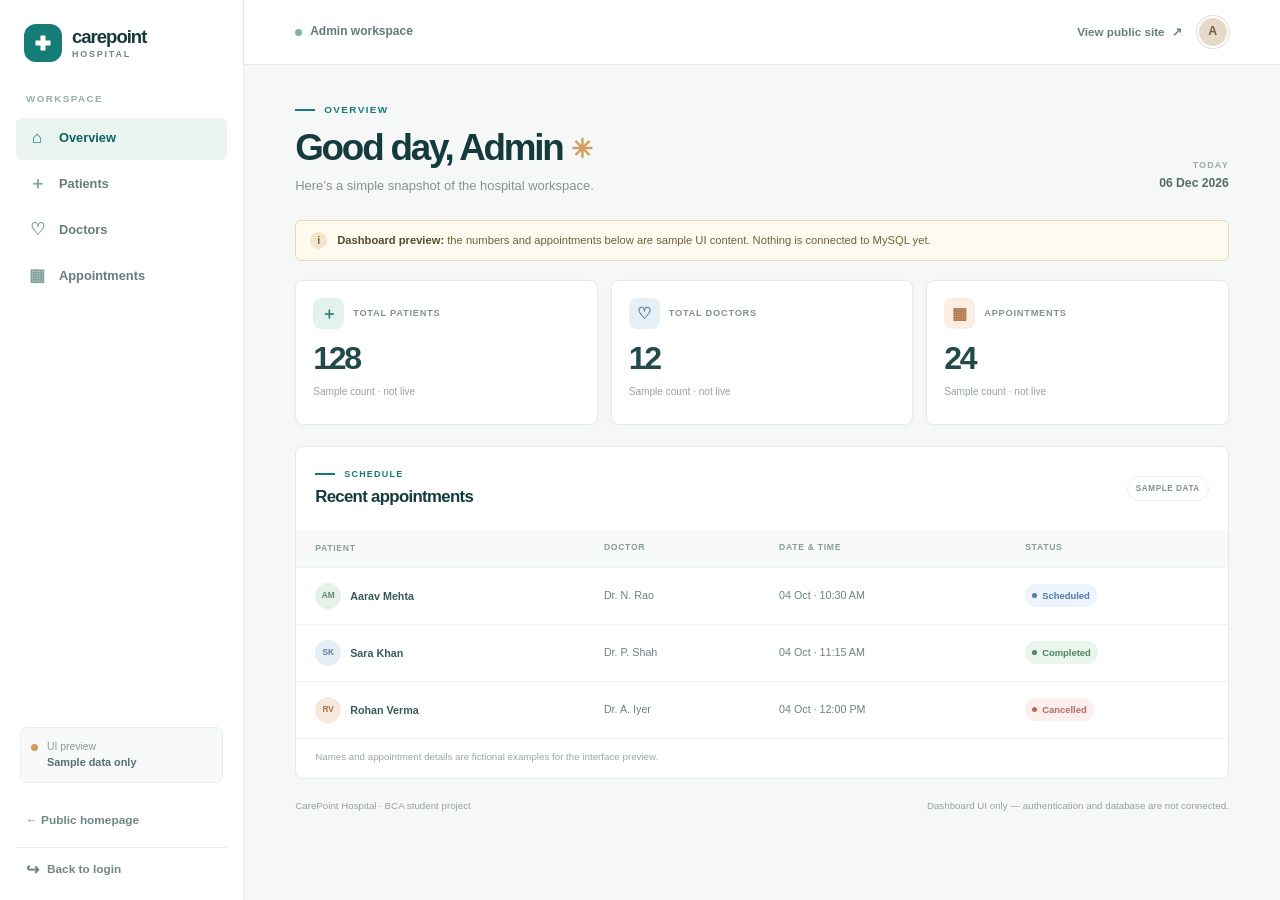
==== commit 2bf3e4a2: "Add doctors and appointments UI previews" ====
--- a/frontend/dashboard.html
+++ b/frontend/dashboard.html
@@ -23,8 +23,8 @@
         <nav class="sidebar-navigation" aria-label="Dashboard sections">
           <a class="sidebar-link sidebar-link-active" href="dashboard.html" aria-current="page"><span class="sidebar-icon" aria-hidden="true">⌂</span> Overview</a>
           <a class="sidebar-link" href="patients.html"><span class="sidebar-icon" aria-hidden="true">＋</span> Patients</a>
-          <span class="sidebar-link sidebar-link-disabled" aria-disabled="true"><span class="sidebar-icon" aria-hidden="true">♡</span> Doctors <small>SOON</small></span>
-          <span class="sidebar-link sidebar-link-disabled" aria-disabled="true"><span class="sidebar-icon" aria-hidden="true">▦</span> Appointments <small>SOON</small></span>
+          <a class="sidebar-link" href="doctors.html"><span class="sidebar-icon" aria-hidden="true">♡</span> Doctors</a>
+          <a class="sidebar-link" href="appointments.html"><span class="sidebar-icon" aria-hidden="true">▦</span> Appointments</a>
         </nav>
 
         <div class="sidebar-bottom">
